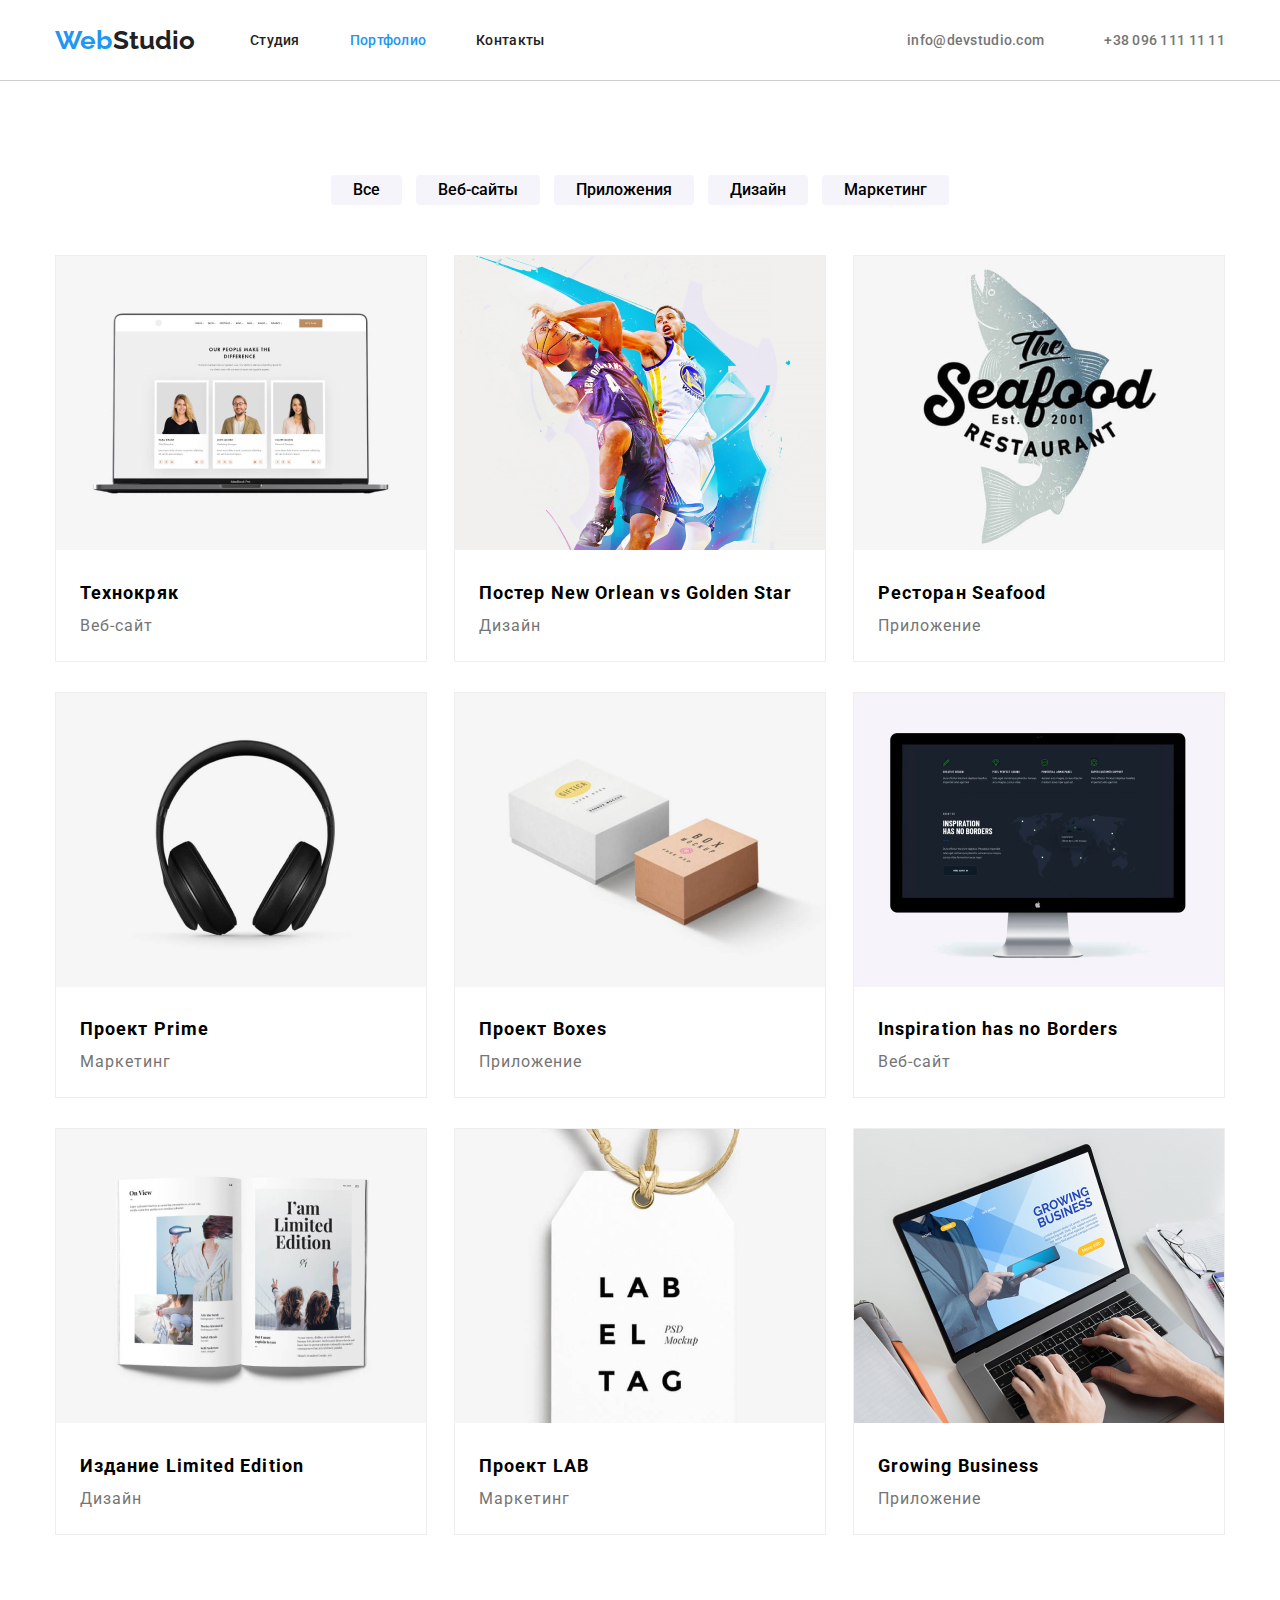
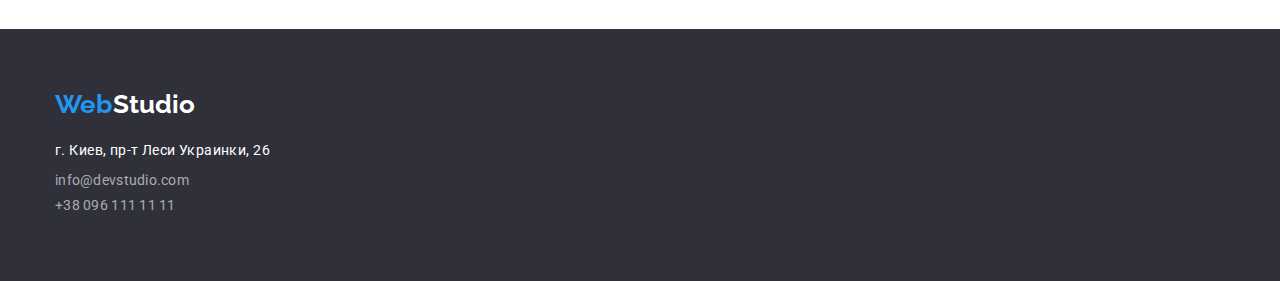
==== portfolio.html @ 08380c66 "our team's social links, icons in nav, icons on main page" ====
<!DOCTYPE html>
<html lang="en">
  <head>
    <meta charset="UTF-8" />
    <meta
      name="viewport"
      content="width=device-width, initial-scale=1.0"
      lang="ru"
    />
    <link
      rel="stylesheet"
      href="https://cdnjs.cloudflare.com/ajax/libs/modern-normalize/1.0.0/modern-normalize.min.css"
    />
    <link rel="preconnect" href="https://fonts.gstatic.com" />
    <link
      href="https://fonts.googleapis.com/css2?family=Raleway:wght@700&family=Roboto:wght@400;500;700;900&display=swap"
      rel="stylesheet"
    />
    <link rel="stylesheet" href="./css/style.css" />
    <title>Portfolio</title>
  </head>
  <body>
    <header>
      <div class="border-bottom">
        <div class="navigation-bar container">
          <nav>
            <a class="logo" href="./index.html">
              <span class="logo-left-part">Web</span>
              <span class="logo-right-part">Studio</span>
            </a>
            <ul class="navigation-list">
              <li>
                <a class="item link-without-underline" href="./index.html"
                  >Студия</a
                >
              </li>
              <li>
                <a class="item current-page" href="./portfolio.html"
                  >Портфолио</a
                >
              </li>
              <li>
                <a class="item link-without-underline" href="">Контакты</a>
              </li>
            </ul>
          </nav>
          <ul class="contacts">
            <li>
              <address>
                <a class="contact mail" href="mailto:info@devstudio.com"
                  >info@devstudio.com</a
                >
              </address>
            </li>
            <li>
              <address>
                <a class="contact phone" href="tel:+380961111111"
                  >+38 096 111 11 11</a
                >
              </address>
            </li>
          </ul>
        </div>
      </div>
    </header>
    <main>
      <section title="our_works" class="our-works">
        <div class="container">
          <h1 style="display: none">Наши работы</h1>
          <ul class="buttons-list">
            <li><button type="button">Все</button></li>
            <li><button type="button">Веб-сайты</button></li>
            <li><button type="button">Приложения</button></li>
            <li><button type="button">Дизайн</button></li>
            <li><button type="button">Маркетинг</button></li>
          </ul>

          <ul class="works-cards">
            <li class="border-around">
              <img
                src="./image/tekhno.jpg"
                alt="Сайт с карточками участников проекта на экране ноутбука"
                width="370"
                height="294"
              />
              <div class="cards-describtion">
                <h2 class="cards-title">Технокряк</h2>
                <p>Веб-сайт</p>
              </div>
            </li>
            <li class="border-around">
              <img
                src="./image/star.jpg"
                alt="Баскетболист блокирует баскектболиста с команды противника"
                width="370"
                height="294"
              />
              <div class="cards-describtion">
                <h2 class="cards-title">Постер New Orlean vs Golden Star</h2>
                <p>Дизайн</p>
              </div>
            </li>
            <li class="border-around">
              <img
                src="./image/restaurant.jpg"
                alt="Эмблема ресторана"
                width="370"
                height="294"
              />
              <div class="cards-describtion">
                <h2 class="cards-title">Ресторан Seafood</h2>
                <p>Приложение</p>
              </div>
            </li>
            <li class="border-around">
              <img
                src="./image/prime.jpg"
                alt="Накладные наушники"
                width="370"
                height="294"
              />
              <div class="cards-describtion">
                <h2 class="cards-title">Проект Prime</h2>
                <p>Маркетинг</p>
              </div>
            </li>
            <li class="border-around">
              <img
                src="./image/boxes.jpg"
                alt="Две небольшие коробки"
                width="370"
                height="294"
              />
              <div class="cards-describtion">
                <h2 class="cards-title">Проект Boxes</h2>
                <p>Приложение</p>
              </div>
            </li>
            <li class="border-around">
              <img
                src="./image/inspiration.jpg"
                alt="Страница сайта на экране монитора"
                width="370"
                height="294"
              />
              <div class="cards-describtion">
                <h2 class="cards-title">Inspiration has no Borders</h2>
                <p>Веб-сайт</p>
              </div>
            </li>
            <li class="border-around">
              <img
                src="./image/limited-edition.jpg"
                alt="Открытый журнал"
                width="370"
                height="294"
              />
              <div class="cards-describtion">
                <h2 class="cards-title">Издание Limited Edition</h2>
                <p>Дизайн</p>
              </div>
            </li>
            <li class="border-around">
              <img src="./image/lab.jpg" alt="Бирка" width="370" height="294" />
              <div class="cards-describtion">
                <h2 class="cards-title">Проект LAB</h2>
                <p>Маркетинг</p>
              </div>
            </li>
            <li class="border-around">
              <img
                src="./image/growing.jpg"
                alt="Человек набирает текст на ноутбуке"
                width="370"
                height="294"
              />
              <div class="cards-describtion">
                <h2 class="cards-title">Growing Business</h2>
                <p>Приложение</p>
              </div>
            </li>
          </ul>
        </div>
      </section>
    </main>
    <footer>
      <div class="container footer-container">
        <a class="logo" href="./index.html">
          <span class="logo-left-part">Web</span>
          <span class="logo-right-part">Studio</span>
        </a>
        <address>
          <div class="address-block">
            <a
              class="location"
              href="https://www.google.com/maps/d/embed?mid=10uSM3H-mIU3GznYo2szRIEphczw"
              >г. Киев, пр-т Леси Украинки, 26</a
            >
            <a class="address-item" href="mailto:info@devstudio.com">
              <pre>info@devstudio.com</pre>
            </a>
            <a class="address-item" href="tel:+380961111111">
              <pre>+38 096 111 11 11</pre>
            </a>
          </div>
        </address>
      </div>
    </footer>
  </body>
</html>
---- css/style.css ----
:root {
  --accent-color: #2196f3;
  --light-gray-color: #f5f4fa;
  --dark-gray-color: #757575;
  --black-color: #212121;
  --primary-font: "Raleway", sans-serif;
  --secondary-font: "Roboto", sans-serif;
}
*,
*::before,
*::after {
  box-sizing: border-box;
}
h1,
h2,
h3,
ul {
  margin: 0;
  padding: 0;
}
p,
pre {
  margin: 0;
  padding: 0;
}
button {
  font-family: var(--secondary-font);
  font-weight: 500;
}
pre {
  font-family: var(--secondary-font);
}
main {
  font-family: var(--secondary-font);
}

.container {
  width: 1200px;
  padding-left: 15px;
  padding-right: 15px;
  margin-left: auto;
  margin-right: auto;

  background-color: transparent;
}
.team-container {
  padding-top: 50px;
  display: flex;
  justify-content: space-between;
}
.our-team {
  min-height: 648px;
  background: #f5f4fa;
}
.social-list {
  display: flex;
  justify-content: space-between;
  margin-top: 16px;
}
.social-link {
  color: #afb1b8;
  display: flex;
  justify-content: center;
  align-items: center;
  height: 44px;
  width: 44px;
  border-radius: 50px;
}
.social-link:hover,
.social-link:active {
  background-color: var(--accent-color);
  color: #ffffff;
}
.social-image {
  display: block;
  fill: currentColor;
  width: 20px;
  height: 20px;
}
.navigation-bar {
  display: flex;
  justify-content: space-between;
  align-items: center;
  min-height: 80px;
}
.nav-address {
  display: flex;
  align-items: center;
  justify-content: space-around;
}
.navigation-list .item:hover,
.navigation-list .item:focus {
  color: var(--accent-color);
  text-decoration: none;
}
.logo {
  display: inline-block;
  font-family: var(--primary-font);
  font-weight: 700;
  font-size: 26px;
  line-height: 1.174;
  text-decoration: none;
  align-self: center;
  min-width: 145px;
}

.logo-left-part {
  color: var(--accent-color);
}
.logo-right-part {
  margin-left: -5px;
}
footer .logo-right-part {
  color: #ffffff;
}
header .logo-right-part {
  color: var(--black-color);
}
.navigation-list,
.contacts {
  display: flex;
  justify-content: space-between;
  align-items: center;
  font-family: var(--secondary-font);
}

.contact {
  align-content: space-between;
  font-family: var(--secondary-font);
}
.navigation-list .item {
  text-decoration: none;
  font-weight: 500;
  font-size: 14px;
  line-height: 1.143;
  letter-spacing: 0.02em;
}
.navigation-list .item:nth-child(1) {
  margin-left: 50px;
}
.border-bottom {
  border-bottom: 1px solid;
  border-color: #cecece;
}
.navigation-list .item:nth-child(2) {
  margin-left: 50px;
}
.link-without-underline {
  color: var(--black-color);
}
nav {
  display: flex;
}
.mail {
  margin-left: 10px;
  min-width: 135px;
}
.phone {
  margin-left: 10px;
  min-width: 122px;
}
.contact {
  text-decoration: none;
  font-weight: 500;
  font-size: 14px;
  line-height: 1.143;
  letter-spacing: 0.02em;
  color: var(--dark-gray-color);
  font-style: normal;
}
.contacts li:nth-of-type(2) {
  margin-left: 50px;
}
.contact:hover,
.contact:focus {
  color: var(--accent-color);
}
a:hover,
a:focus {
  text-decoration: none;
}
li {
  list-style: none;
  margin: 0;
  padding: 0;
}
h1 {
  width: 696px;
  min-height: 120px;
  font-weight: 900;
  font-size: 44px;
  line-height: 1.36;
  text-align: center;
  letter-spacing: 0.06em;
  text-transform: uppercase;
  color: #ffffff;
  align-self: center;
}
.our-work {
  padding-top: 94px;
  padding-bottom: 94px;
}
.our-work h2 {
  text-align: center;
  color: var(--black-color);
  font-weight: 700;
  font-size: 36px;
  line-height: 1.167;
  letter-spacing: 0.03em;
}
.border-around {
  border: 1px solid;
  border-color: #eeeeee;
  margin-top: 30px;
}
.our-works-container {
  padding-top: 50px;
}
.our-work-list {
  display: flex;
  justify-content: space-between;
}
.our-work-list .item:nth-child(n + 2) {
  margin-left: 30px;
}
.employee-card h3 {
  color: var(--black-color);
  font-weight: 500;
  font-size: 16px;
  line-height: 1.188;
  margin-top: 30px;
}
.employee-card span {
  color: var(--dark-gray-color);
  font-weight: 400;
  font-size: 16px;
  line-height: 1.188;
  min-width: 100px;
  margin-top: 10px;
}
.team p {
  color: var(--dark-gray-color);
  font-size: 16px;
  line-height: 1.87;
  font-weight: 400;
}
.employee-card {
  display: flex;
  flex-direction: column;
  padding-bottom: 20px;
  align-items: center;
  min-height: 368px;
  box-shadow: 0px 1px 3px rgba(0, 0, 0, 0.12), 0px 1px 1px rgba(0, 0, 0, 0.14),
    0px 2px 1px rgba(0, 0, 0, 0.2);
  border-radius: 0px 0px 4px 4px;
}
.employee-card:nth-child(n + 2) {
  margin-left: 30px;
}
.virtues {
  padding-top: 94px;
}
.virtues-item h3 {
  font-size: 16px;
  text-transform: uppercase;
  line-height: 1.172;
  margin-top: 30px;
}
.virtues-list {
  display: flex;
  justify-content: space-between;
  padding: 0px;
}
.virtues-item {
  display: inline-block;
  font-weight: bold;
  min-height: 101px;
  min-width: 270px;
  font-size: 14px;
}
.virtues-list li:nth-child(n + 2) {
  margin-left: 30px;
}
.virtues-image {
  width: 270px;
  min-height: 120px;
  background: #f5f4fa;
  border-radius: 4px;
  display: flex;
  align-items: center;
}
.virtues-image > svg {
  display: flex;
  align-self: center;
  justify-items: center;
  margin: auto;
}
.hero {
  background-image: linear-gradient(
      rgba(47, 48, 58, 0.4),
      rgba(47, 48, 58, 0.4)
    ),
    url("../image/hero.jpg");
  background-size: contain;
  background-repeat: no-repeat;
  background-position: center;
  display: flex;
  flex-direction: column;
  justify-content: center;
  padding-top: 200px;
  padding-bottom: 200px;
}
.blue-button {
  background-color: var(--accent-color);
  color: #ffffff;
  font-weight: 700;
  font-size: 16px;
  line-height: 1.87;
  letter-spacing: 0.06em;
  align-self: center;
  margin-top: 30px;
  padding: 10px 32px;
  min-width: 200px;
  border: none;
}
.address-item {
  text-decoration: none;
  font-weight: 400;
  font-size: 14px;
  line-height: 1.143;
  letter-spacing: 0.02em;
  font-style: normal;
  color: var(--dark-gray-color);
}

.address-item:hover,
.address-item:focus,
.current-page {
  color: var(--accent-color);
}
.buttons-list {
  display: flex;
  justify-content: center;
  min-width: 611px;
}
.buttons-list li:nth-child(n + 2) {
  margin-left: 14px;
}
.buttons-list button {
  background-color: var(--light-gray-color);
  border-radius: 4px;
  border: none;
  padding: 6px 22px;
  font-size: 16px;
}
.buttons-list a {
  text-decoration: none;
  color: var(--black-color);
  font-weight: 500;
  font-size: 16px;
  line-height: 1.26;
  text-align: center;
  letter-spacing: 0.03em;
}
.buttons-list button:hover,
.buttons-list button:focus {
  background-color: var(--accent-color);
  color: #ffffff;
  outline: none;
}
.works-cards {
  display: flex;
  padding-top: 20px;
  justify-content: space-between;
  flex-wrap: wrap;
}
.works-cards .cards-title {
  font-weight: 700;
  font-size: 18px;
  line-height: 2;
  letter-spacing: 0.06em;
}
.works-cards p {
  font-weight: 400;
  font-size: 16px;
  line-height: 1.875;
  letter-spacing: 0.06em;
  color: var(--dark-gray-color);
  display: inline-block;
  min-width: 270px;
}
.virtues p {
  padding-top: 10px;
  font-weight: 400;
  font-size: 14px;
  line-height: 1.714;
  letter-spacing: 0.05em;
  color: var(--dark-gray-color);
}

.works-cards li {
  min-width: 370px;
  box-sizing: border-box;
}
.our-works {
  padding-bottom: 94px;
  padding-top: 94px;
}
.cards-describtion {
  padding: 20px 24px;
}
.location {
  text-decoration: none;
  font-weight: 400;
  font-size: 14px;
  line-height: 1.71;
  letter-spacing: 0.03em;
  font-family: var(--secondary-font);
}
footer {
  background-color: #2f303a;
  height: 252px;
}
footer .right-part,
.location {
  color: #ffffff;
}
address {
  font-style: unset;
}

.address-block {
  min-width: 231px;
  margin-top: 20px;
}
footer .address-item {
  color: rgba(255, 255, 255, 0.6);
  font-family: var(--secondary-font);
}

footer .address-item:nth-child(n + 2) {
  display: flex;
  padding-top: 9px;
}
.footer-container {
  min-height: 252px;
  padding-top: 60px;
  padding-bottom: 60px;
  background: #2f303a;
}
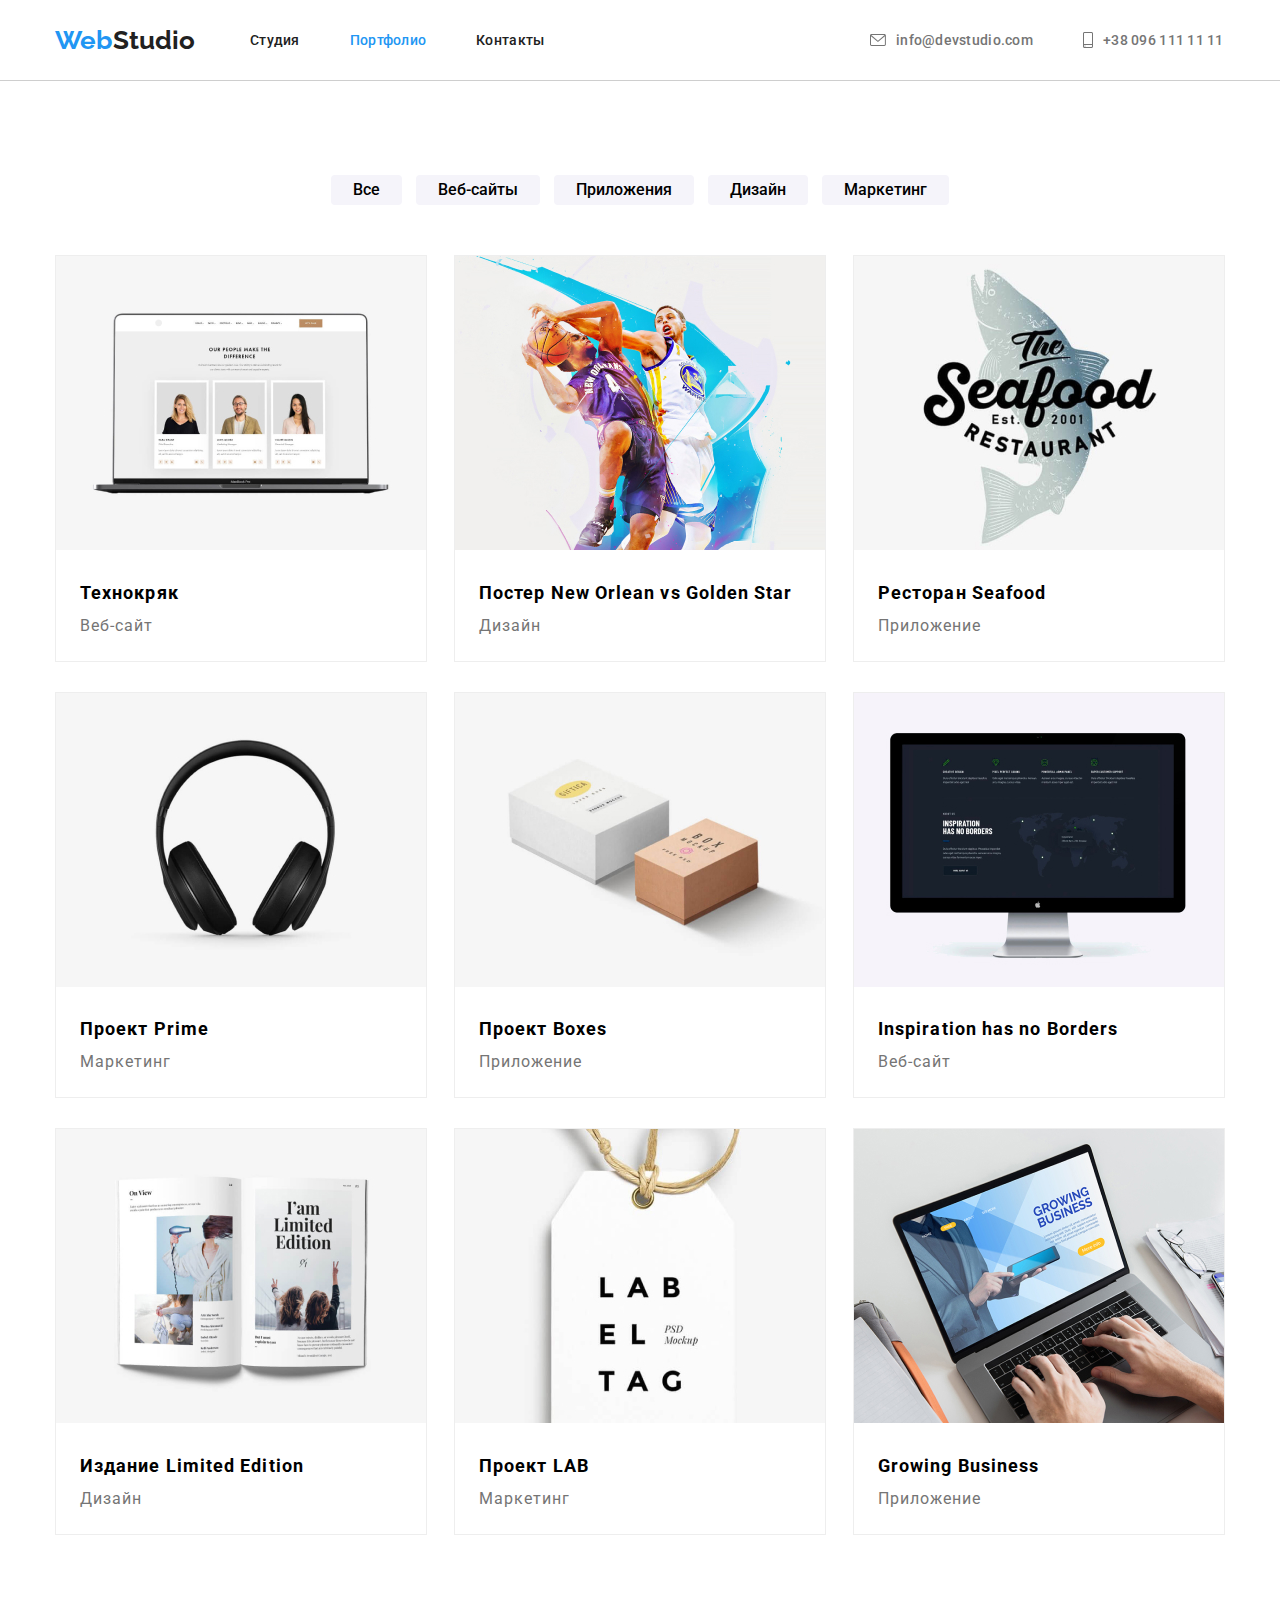
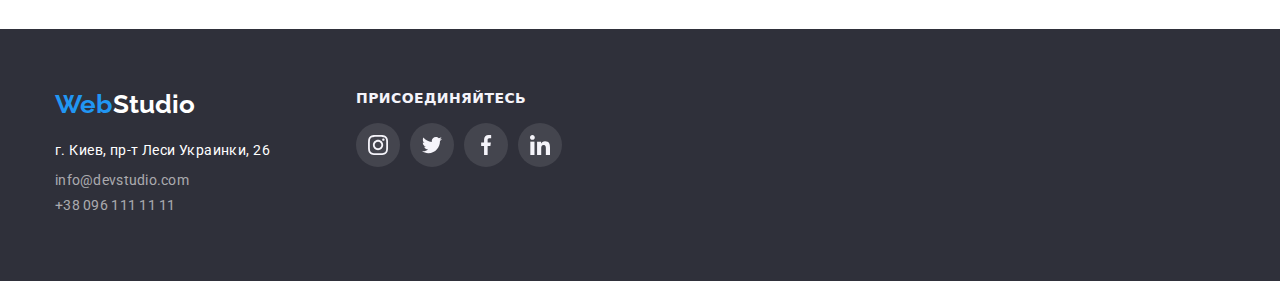
==== commit cfe0c89c: "first-try" ====
--- a/portfolio.html
+++ b/portfolio.html
@@ -46,14 +46,20 @@
           </nav>
           <ul class="contacts">
             <li>
-              <address>
+              <address class="nav-address">
+                <svg width="16" height="12" class="contact-image">
+                  <use href="./image/sprite.svg#icon-envelope"></use>
+                </svg>
                 <a class="contact mail" href="mailto:info@devstudio.com"
                   >info@devstudio.com</a
                 >
               </address>
             </li>
             <li>
-              <address>
+              <address class="nav-address">
+                <svg width="10" height="16" class="contact-image">
+                  <use href="./image/sprite.svg#icon-smartphone"></use>
+                </svg>
                 <a class="contact phone" href="tel:+380961111111"
                   >+38 096 111 11 11</a
                 >
@@ -183,27 +189,62 @@
         </div>
       </section>
     </main>
-    <footer>
-      <div class="container footer-container">
-        <a class="logo" href="./index.html">
-          <span class="logo-left-part">Web</span>
-          <span class="logo-right-part">Studio</span>
-        </a>
-        <address>
-          <div class="address-block">
-            <a
-              class="location"
-              href="https://www.google.com/maps/d/embed?mid=10uSM3H-mIU3GznYo2szRIEphczw"
-              >г. Киев, пр-т Леси Украинки, 26</a
-            >
-            <a class="address-item" href="mailto:info@devstudio.com">
-              <pre>info@devstudio.com</pre>
-            </a>
-            <a class="address-item" href="tel:+380961111111">
-              <pre>+38 096 111 11 11</pre>
-            </a>
-          </div>
-        </address>
+    <footer class="footer-container">
+      <div class="container footer-blocks">
+        <div>
+          <a class="logo" href="./index.html">
+            <span class="logo-left-part">Web</span>
+            <span class="logo-right-part">Studio</span>
+          </a>
+          <address>
+            <div class="address-block">
+              <a
+                class="location"
+                href="https://www.google.com/maps/d/embed?mid=10uSM3H-mIU3GznYo2szRIEphczw"
+                >г. Киев, пр-т Леси Украинки, 26</a
+              >
+              <a class="address-item" href="mailto:info@devstudio.com">
+                <pre>info@devstudio.com</pre>
+              </a>
+              <a class="address-item" href="tel:+380961111111">
+                <pre>+38 096 111 11 11</pre>
+              </a>
+            </div>
+          </address>
+        </div>
+        <div class="right-block">
+          <span>присоединяйтесь</span>
+          <ul class="social-list">
+            <li class="social-list-item">
+              <a class="social-link" href="https://www.instagram.com/">
+                <svg width="20" height="20" class="social-image">
+                  <use href="./image/sprite.svg#icon-instagram"></use>
+                </svg>
+              </a>
+            </li>
+            <li>
+              <a class="social-link" href="https://twitter.com/?lang=uk">
+                <svg width="20" height="20" class="social-image">
+                  <use href="./image/sprite.svg#icon-twitter"></use>
+                </svg>
+              </a>
+            </li>
+            <li>
+              <a class="social-link" href="https://facebook.com/">
+                <svg width="20" height="20" class="social-image">
+                  <use href="./image/sprite.svg#icon-facebook"></use>
+                </svg>
+              </a>
+            </li>
+            <li>
+              <a class="social-link" href="https://www.linkedin.com/">
+                <svg width="20" height="20" class="social-image">
+                  <use href="./image/sprite.svg#icon-linkedin"></use>
+                </svg>
+              </a>
+            </li>
+          </ul>
+        </div>
       </div>
     </footer>
   </body>
--- a/css/style.css
+++ b/css/style.css
@@ -51,6 +51,9 @@
 .our-team {
   min-height: 648px;
   background: #f5f4fa;
+}
+.contact-image {
+  fill: var(--dark-gray-color);
 }
 .social-list {
   display: flex;
@@ -200,7 +203,8 @@
   padding-top: 94px;
   padding-bottom: 94px;
 }
-.our-work h2 {
+.our-work h2,
+.our-clients h2 {
   text-align: center;
   color: var(--black-color);
   font-weight: 700;
@@ -213,7 +217,8 @@
   border-color: #eeeeee;
   margin-top: 30px;
 }
-.our-works-container {
+.our-works-container,
+.our-clients ul {
   padding-top: 50px;
 }
 .our-work-list {
@@ -255,7 +260,7 @@
   border-radius: 0px 0px 4px 4px;
 }
 .employee-card:nth-child(n + 2) {
-  margin-left: 30px;
+  margin-left: 40px;
 }
 .virtues {
   padding-top: 94px;
@@ -295,13 +300,35 @@
   justify-items: center;
   margin: auto;
 }
+.our-clients ul {
+  display: flex;
+  justify-content: space-between;
+}
+.our-clients a {
+  display: flex;
+  justify-content: center;
+  align-items: center;
+  fill: currentColor;
+  border: 1px solid #afb1b8;
+  border-radius: 4px;
+  width: 170px;
+  height: 90px;
+}
+.our-clients a {
+  color: #afb1b8;
+}
+.our-clients a:focus,
+.our-clients a:hover {
+  color: #2196f3;
+}
+
 .hero {
   background-image: linear-gradient(
       rgba(47, 48, 58, 0.4),
       rgba(47, 48, 58, 0.4)
     ),
     url("../image/hero.jpg");
-  background-size: contain;
+  background-size: cover;
   background-repeat: no-repeat;
   background-position: center;
   display: flex;
@@ -402,7 +429,8 @@
   min-width: 370px;
   box-sizing: border-box;
 }
-.our-works {
+.our-works,
+.our-clients {
   padding-bottom: 94px;
   padding-top: 94px;
 }
@@ -421,7 +449,6 @@
   background-color: #2f303a;
   height: 252px;
 }
-footer .right-part,
 .location {
   color: #ffffff;
 }
@@ -448,3 +475,31 @@
   padding-bottom: 60px;
   background: #2f303a;
 }
+.footer-blocks {
+  display: flex;
+}
+.right-block .social-link {
+  background-color: rgba(255, 255, 255, 0.1);
+  color: var(--light-gray-color);
+}
+.right-block .social-link:hover,
+.right-block .social-link:focus {
+  background-color: var(--accent-color);
+}
+.right-block {
+  display: block;
+  margin-left: 70px;
+  width: 206px;
+}
+.right-block li {
+  display: flex;
+  justify-content: space-between;
+}
+.right-block span {
+  text-transform: uppercase;
+  color: var(--light-gray-color);
+  font-size: 14px;
+  font-weight: 700;
+  line-height: 16px;
+  letter-spacing: 0.03em;
+}
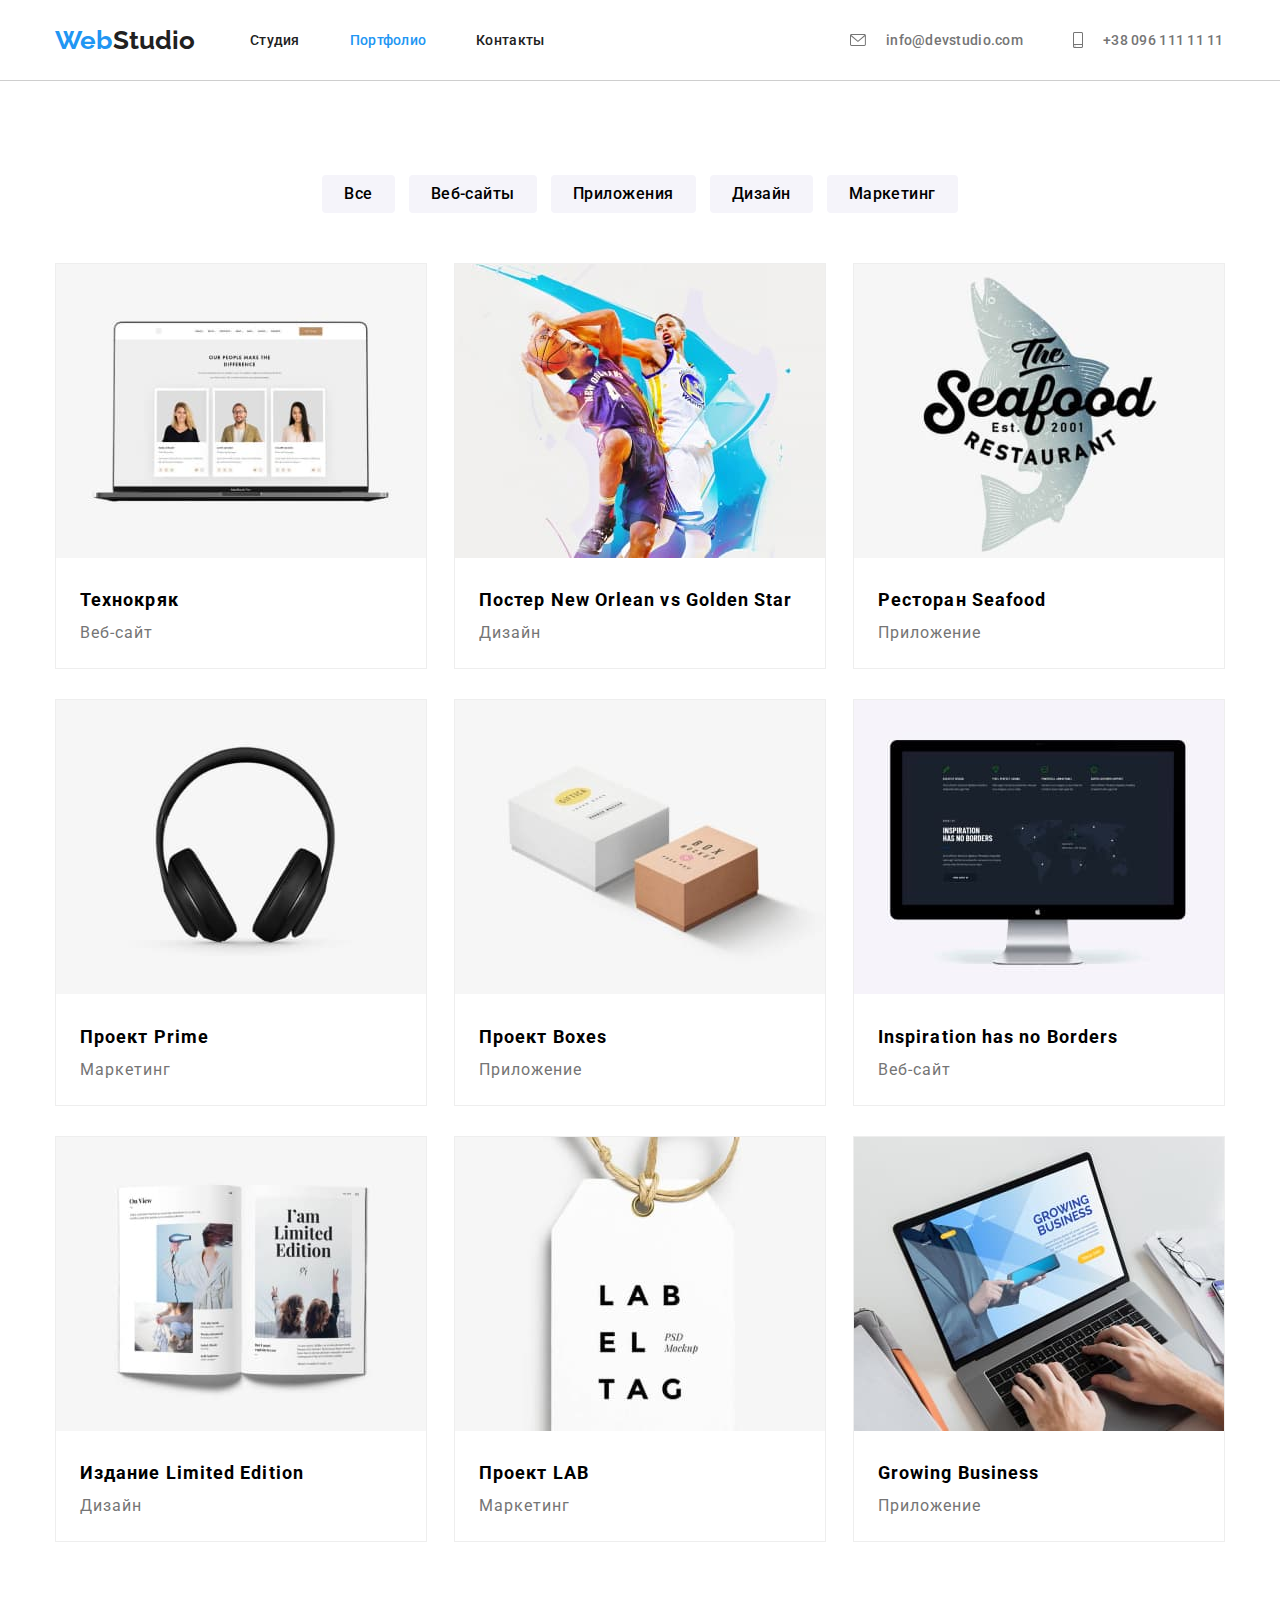
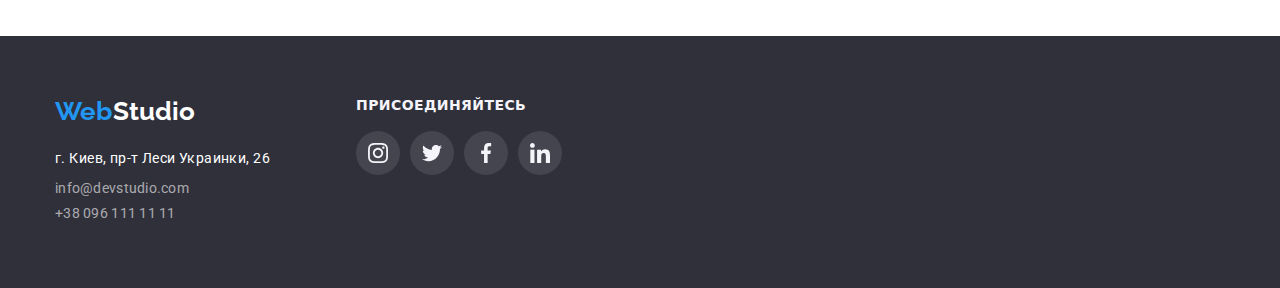
==== commit c0c99559: "add tabindex" ====
--- a/portfolio.html
+++ b/portfolio.html
@@ -46,7 +46,7 @@
           </nav>
           <ul class="contacts">
             <li>
-              <address class="nav-address">
+              <address class="nav-address" tabindex="0">
                 <svg width="16" height="12" class="contact-image">
                   <use href="./image/sprite.svg#icon-envelope"></use>
                 </svg>
@@ -56,7 +56,7 @@
               </address>
             </li>
             <li>
-              <address class="nav-address">
+              <address class="nav-address" tabindex="0">
                 <svg width="10" height="16" class="contact-image">
                   <use href="./image/sprite.svg#icon-smartphone"></use>
                 </svg>
@@ -82,7 +82,7 @@
           </ul>
 
           <ul class="works-cards">
-            <li class="border-around">
+            <li class="border-around" tabindex="0">
               <img
                 src="./image/tekhno.jpg"
                 alt="Сайт с карточками участников проекта на экране ноутбука"
@@ -94,7 +94,7 @@
                 <p>Веб-сайт</p>
               </div>
             </li>
-            <li class="border-around">
+            <li class="border-around" tabindex="0">
               <img
                 src="./image/star.jpg"
                 alt="Баскетболист блокирует баскектболиста с команды противника"
@@ -106,7 +106,7 @@
                 <p>Дизайн</p>
               </div>
             </li>
-            <li class="border-around">
+            <li class="border-around" tabindex="0">
               <img
                 src="./image/restaurant.jpg"
                 alt="Эмблема ресторана"
@@ -118,7 +118,7 @@
                 <p>Приложение</p>
               </div>
             </li>
-            <li class="border-around">
+            <li class="border-around" tabindex="0">
               <img
                 src="./image/prime.jpg"
                 alt="Накладные наушники"
@@ -130,7 +130,7 @@
                 <p>Маркетинг</p>
               </div>
             </li>
-            <li class="border-around">
+            <li class="border-around" tabindex="0">
               <img
                 src="./image/boxes.jpg"
                 alt="Две небольшие коробки"
@@ -142,7 +142,7 @@
                 <p>Приложение</p>
               </div>
             </li>
-            <li class="border-around">
+            <li class="border-around" tabindex="0">
               <img
                 src="./image/inspiration.jpg"
                 alt="Страница сайта на экране монитора"
@@ -154,7 +154,7 @@
                 <p>Веб-сайт</p>
               </div>
             </li>
-            <li class="border-around">
+            <li class="border-around" tabindex="0">
               <img
                 src="./image/limited-edition.jpg"
                 alt="Открытый журнал"
@@ -166,14 +166,14 @@
                 <p>Дизайн</p>
               </div>
             </li>
-            <li class="border-around">
+            <li class="border-around" tabindex="0">
               <img src="./image/lab.jpg" alt="Бирка" width="370" height="294" />
               <div class="cards-describtion">
                 <h2 class="cards-title">Проект LAB</h2>
                 <p>Маркетинг</p>
               </div>
             </li>
-            <li class="border-around">
+            <li class="border-around" tabindex="0">
               <img
                 src="./image/growing.jpg"
                 alt="Человек набирает текст на ноутбуке"
--- a/css/style.css
+++ b/css/style.css
@@ -26,6 +26,8 @@
 button {
   font-family: var(--secondary-font);
   font-weight: 500;
+  letter-spacing: 0.03em;
+  line-height: 1.625;
 }
 pre {
   font-family: var(--secondary-font);
@@ -53,7 +55,9 @@
   background: #f5f4fa;
 }
 .contact-image {
-  fill: var(--dark-gray-color);
+  display: block;
+  fill: currentColor;
+  margin-right: 10px;
 }
 .social-list {
   display: flex;
@@ -70,7 +74,7 @@
   border-radius: 50px;
 }
 .social-link:hover,
-.social-link:active {
+.social-link:focus {
   background-color: var(--accent-color);
   color: #ffffff;
 }
@@ -83,13 +87,20 @@
 .navigation-bar {
   display: flex;
   justify-content: space-between;
+  min-height: 80px;
+}
+.nav-address {
+  display: flex;
+  justify-content: space-between;
   align-items: center;
-  min-height: 80px;
-}
-.nav-address {
-  display: flex;
-  align-items: center;
-  justify-content: space-around;
+  color: var(--dark-gray-color);
+}
+.nav-address:hover,
+.nav-address:focus,
+.nav-address:hover .contact,
+.nav-address:focus .contact {
+  color: var(--accent-color);
+  cursor: pointer;
 }
 .navigation-list .item:hover,
 .navigation-list .item:focus {
@@ -127,10 +138,6 @@
   font-family: var(--secondary-font);
 }
 
-.contact {
-  align-content: space-between;
-  font-family: var(--secondary-font);
-}
 .navigation-list .item {
   text-decoration: none;
   font-weight: 500;
@@ -163,6 +170,7 @@
   min-width: 122px;
 }
 .contact {
+  align-self: center;
   text-decoration: none;
   font-weight: 500;
   font-size: 14px;
@@ -217,6 +225,11 @@
   border-color: #eeeeee;
   margin-top: 30px;
 }
+.border-around:focus,
+.border-around:hover {
+  box-shadow: 0px 1px 1px rgba(0, 0, 0, 0.12), 0px 4px 4px rgba(0, 0, 0, 0.06),
+    1px 4px 6px rgba(0, 0, 0, 0.16);
+}
 .our-works-container,
 .our-clients ul {
   padding-top: 50px;
@@ -255,12 +268,10 @@
   padding-bottom: 20px;
   align-items: center;
   min-height: 368px;
+  background-color: #ffffff;
   box-shadow: 0px 1px 3px rgba(0, 0, 0, 0.12), 0px 1px 1px rgba(0, 0, 0, 0.14),
     0px 2px 1px rgba(0, 0, 0, 0.2);
   border-radius: 0px 0px 4px 4px;
-}
-.employee-card:nth-child(n + 2) {
-  margin-left: 40px;
 }
 .virtues {
   padding-top: 94px;
@@ -322,7 +333,9 @@
   color: #2196f3;
 }
 
-.hero {
+.section-hero {
+  padding-top: 200px;
+  padding-bottom: 200px;
   background-image: linear-gradient(
       rgba(47, 48, 58, 0.4),
       rgba(47, 48, 58, 0.4)
@@ -331,11 +344,11 @@
   background-size: cover;
   background-repeat: no-repeat;
   background-position: center;
+}
+.hero {
   display: flex;
   flex-direction: column;
   justify-content: center;
-  padding-top: 200px;
-  padding-bottom: 200px;
 }
 .blue-button {
   background-color: var(--accent-color);
